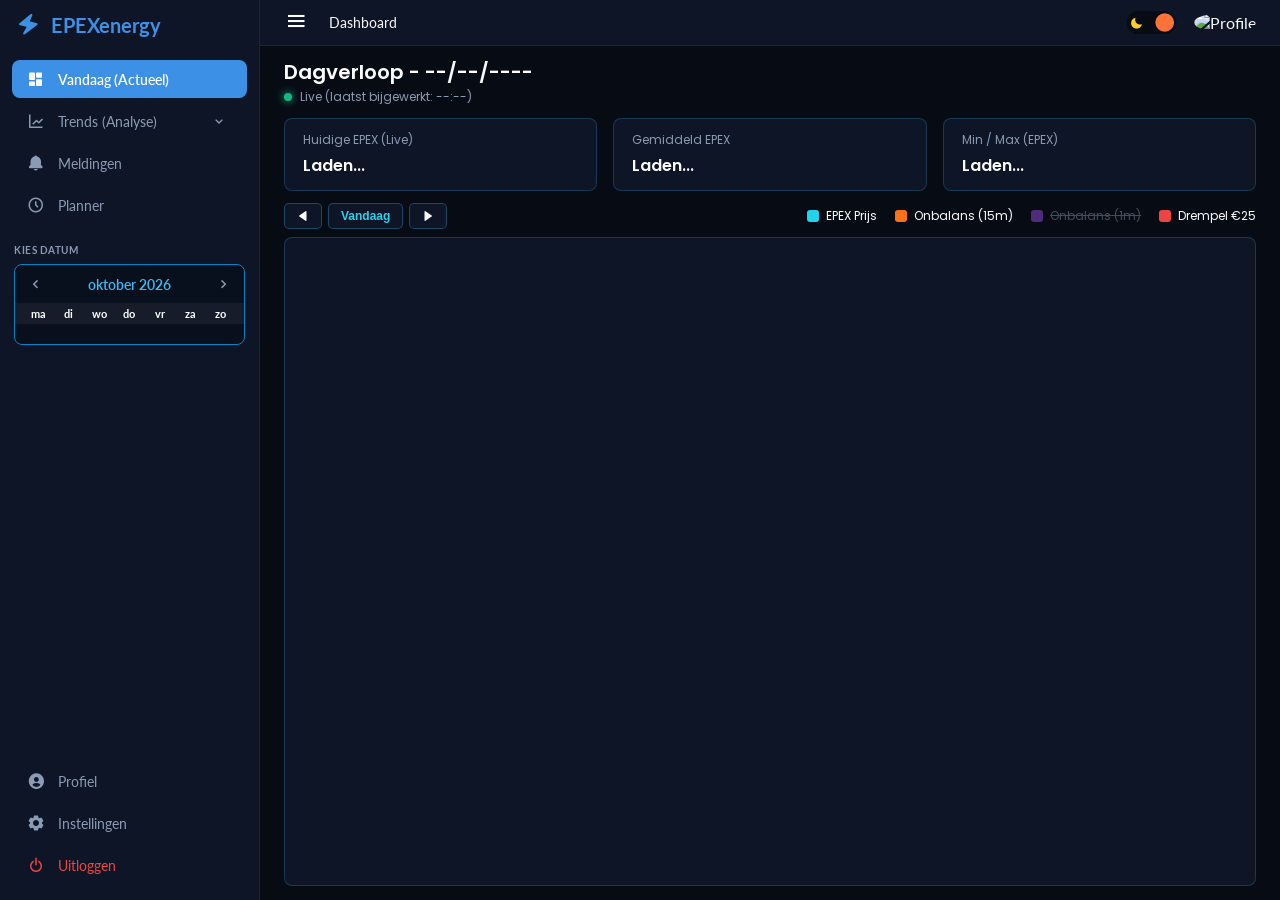
==== html/index.html @ b97b17f3 "V1.2.3 Maandoverzicht Start buged" ====
<!DOCTYPE html>
<html lang="nl">
<head>
    <meta charset="UTF-8">
    <meta name="viewport" content="width=device-width, initial-scale=1.0">

    <!-- Boxicons -->
    <link href='https://unpkg.com/boxicons@2.1.4/css/boxicons.min.css' rel='stylesheet'>
    
    <!-- Chart.js -->
    <script src="https://cdn.jsdelivr.net/npm/chart.js"></script>

    <!-- Jouw CSS -->
    <link rel="stylesheet" href="css/style.css">

    <title>EPEXenergy Dashboard</title>
</head>
<body class="dark">
    
    <!-- ZIJBALK -->
    <section id="sidebar">
        <div>
            <a href="index.html" class="brand">
                <i class='bx bxs-zap bx-sm' style="margin-left: 16px; margin-right: 10px; color: var(--blue);"></i>
                <span class="text">EPEXenergy</span>
            </a>

            <ul class="side-menu top">
                <li class="active"><a href="index.html"><i class='bx bxs-dashboard'></i><span class="text">Vandaag (Actueel)</span></a></li>
                <li class="dropdown">
                    <a href="#" class="dropdown-btn">
                        <div style="display: flex; align-items: center;">
                            <i class='bx bx-line-chart'></i>
                            <span class="text">Trends (Analyse)</span>
                        </div>
                        <i class='bx bx-chevron-down'></i>
                    </a>
                    <ul class="sub-menu">
                        <!-- We sturen ze nu naar trends.html mét een instructie in de URL! -->
                        <li><a href="trends.html?tab=kwartier" class="sub-tab-link" data-tab="kwartier">Kwartierprofielen</a></li>
                        <li><a href="trends.html?tab=maand" class="sub-tab-link" data-tab="maand">Maandoverzicht</a></li>
                        <li><a href="trends.html?tab=jaar" class="sub-tab-link" data-tab="jaar">Jaaroverzicht</a></li>
                        <li><a href="trends.html?tab=seizoen" class="sub-tab-link" data-tab="seizoen">Seizoensprofiel</a></li>
                    </ul>
                </li>
                <li><a href="meldingen.html"><i class='bx bxs-bell'></i><span class="text">Meldingen</span></a></li>
                <li><a href="planner.html"><i class='bx bx-time-five'></i><span class="text">Planner</span></a></li>
            </ul>

            <!-- KALENDER WIDGET -->
            <div class="kalender-sectie">
                <p style="font-size: 10px; font-weight: 700; margin-bottom: 8px; letter-spacing: 0.5px;">KIES DATUM</p>
                <div class="kalender-box">
                    <div class="kalender-header">
                        <i class='bx bx-chevron-left' id="kalender-prev"></i>
                        <span id="kalender-maand">oktober 2026</span>
                        <i class='bx bx-chevron-right' id="kalender-next"></i>
                    </div>
                    <div class="kalender-weekdagen">
                        <div>ma</div><div>di</div><div>wo</div><div>do</div><div>vr</div><div>za</div><div>zo</div>
                    </div>
                    <div id="kalender-dagen">
                        <!-- Javascript vult hier de dagen in -->
                    </div>
                </div>
            </div>
        </div>

        <ul class="side-menu bottom">
            <li><a href="profiel.html"><i class='bx bxs-user-circle'></i><span class="text" id="profiel-naam">Profiel</span></a></li>
            <li><a href="instellingen.html"><i class='bx bxs-cog'></i><span class="text">Instellingen</span></a></li>
            <li><a href="login.html" class="logout"><i class='bx bx-power-off'></i><span class="text">Uitloggen</span></a></li>
        </ul>
    </section>

    <!-- INHOUD RECHTS -->
    <section id="content">
        <nav>
            <i class='bx bx-menu bx-sm'></i>
            <a href="#" class="nav-link">Dashboard</a>
            <form action="#"><div class="form-input" style="display: none;"></div></form>
            <input type="checkbox" class="checkbox" id="switch-mode" checked hidden />
            <label class="swith-lm" for="switch-mode"><i class="bx bxs-moon"></i><i class="bx bx-sun"></i><div class="ball"></div></label>
            <a href="profiel.html" class="profile" id="profileIcon"><img src="https://ui-avatars.com/api/?name=Wouter+D&background=3C91E6&color=fff" alt="Profile"></a>
        </nav>

        <main>
            <div class="head-title">
                <div class="left">
                    <h1 id="pagina-titel">Dagverloop - --/--/----</h1>
                    <div id="live-indicator" class="live-status">
                        <span class="pulse-dot"></span>
                        <span id="live-text">Live (laatst bijgewerkt: --:--)</span>
                    </div>
                </div>
            </div>

            <ul class="box-info">
                <li>
                    <span class="text">
                        <p id="label-stat-nu">Huidige EPEX (Live)</p>
                        <h3 id="stat-nu">Laden...</h3>
                    </span>
                </li>
                <li>
                    <span class="text">
                        <p>Gemiddeld EPEX</p>
                        <h3 id="stat-gem">Laden...</h3>
                    </span>
                </li>
                <li>
                    <span class="text">
                        <p>Min / Max (EPEX)</p>
                        <h3 id="stat-minmax">Laden...</h3>
                    </span>
                </li>
            </ul>

            <div class="chart-controls">
                <div class="date-nav">
                    <button id="btn-prev-day" title="Vorige dag"><i class='bx bxs-left-arrow'></i></button>
                    <button id="btn-today">Vandaag</button>
                    <button id="btn-next-day" title="Volgende dag"><i class='bx bxs-right-arrow'></i></button>
                </div>

                <div class="chart-legend" id="custom-legend">
                    <div class="legend-item" data-dataset="0">
                        <span class="legend-box" style="background: #22d3ee;"></span>
                        <span class="legend-text">EPEX Prijs</span>
                    </div>
                    <div class="legend-item" data-dataset="1">
                        <span class="legend-box" style="background: #f97316;"></span>
                        <span class="legend-text">Onbalans (15m)</span>
                    </div>
                    <div class="legend-item hidden-dataset" data-dataset="2">
                        <span class="legend-box" style="background: #a855f7;"></span>
                        <span class="legend-text">Onbalans (1m)</span>
                    </div>
                    <div class="legend-item" data-dataset="3">
                        <span class="legend-box" style="background: #ef4444;"></span>
                        <span class="legend-text">Drempel €25</span>
                    </div>
                </div>
            </div>

            <div class="table-data">
                <div class="order">
                    <div class="chart-wrapper">
                        <canvas id="dagGrafiek"></canvas>
                    </div>
                </div>
            </div>
        </main>
    </section>

    <script src="js/script.js"></script>
</body>
</html>
---- html/css/style.css ----
@import url('https://fonts.googleapis.com/css2?family=Lato:wght@400;700&family=Poppins:wght@400;500;600;700&display=swap');

* {
    margin: 0;
    padding: 0;
    box-sizing: border-box;
}

a {
    text-decoration: none;
}

li {
    list-style: none;
}

:root {
    --poppins: 'Poppins', sans-serif;
    --lato: 'Lato', sans-serif;

    --light: #F9F9F9;
    --blue: #3C91E6;
    --cyan: #22d3ee;
    --light-blue: #CFE8FF;
    --grey: #eee;
    --dark-grey: #8b9bb4;
    --dark: #342E37;
    --red: #ef4444;
    --green: #10b981;
    --yellow: #FFCE26;
    --orange: #FD7238;
}

body.dark {
    --light: #0d1526;
    --grey: #070b14;
    --dark: #FBFBFB;
}

html, body {
    height: 100vh;
    width: 100vw;
    overflow: hidden;
    background: var(--grey);
    color: var(--dark);
    font-family: var(--poppins);
}

/* ==========================================
   SIDEBAR (Verbreed naar 260px voor kalender)
   ========================================== */
#sidebar {
    position: fixed;
    top: 0;
    left: 0;
    width: 260px;
    height: 100vh;
    background: var(--light);
    z-index: 2000;
    font-family: var(--lato);
    transition: .3s ease;
    display: flex;
    flex-direction: column;
    justify-content: space-between;
    border-right: 1px solid rgba(56, 189, 248, 0.12);
}

#sidebar.hide {
    width: 60px;
}

#sidebar.hide .text,
#sidebar.hide .kalender-sectie {
    display: none;
}

#sidebar .brand {
    font-size: 20px;
    font-weight: 700;
    height: 50px;
    display: flex;
    align-items: center;
    color: var(--blue);
}

#sidebar .side-menu {
    width: 100%;
    padding: 0 12px;
}

#sidebar .side-menu.top {
    margin-top: 10px;
}

#sidebar .side-menu.bottom {
    margin-bottom: 12px;
}

#sidebar .side-menu li {
    margin-bottom: 4px;
}

#sidebar .side-menu li a {
    width: 100%;
    height: 38px;
    background: transparent;
    display: flex;
    align-items: center;
    border-radius: 8px;
    font-size: 14px;
    color: var(--dark-grey);
    white-space: nowrap;
    transition: 0.2s ease;
    padding: 0 10px;
}

#sidebar .side-menu li a .bx {
    min-width: 28px;
    font-size: 18px;
    display: flex;
    justify-content: center;
    margin-right: 8px;
}

#sidebar .side-menu.top li a:hover {
    background: rgba(60, 145, 230, 0.15);
    color: var(--dark);
}

#sidebar .side-menu.top li.active a {
    background: var(--blue);
    color: #ffffff;
    font-weight: 600;
}

#sidebar .side-menu li a.logout {
    color: var(--red);
}

/* ==========================================
   KALENDER WIDGET (Strakke Versie 2 Look)
   ========================================== */
.kalender-sectie {
    padding: 16px 14px;
    color: var(--dark-grey);
}

.kalender-box {
    background: #09101d;
    border: 1px solid #0284c7;
    border-radius: 8px;
    overflow: hidden;
}

.kalender-header {
    display: flex;
    justify-content: space-between;
    align-items: center;
    padding: 10px 12px;
    color: #ffffff;
}

.kalender-header i {
    cursor: pointer;
    font-size: 18px;
    color: var(--dark-grey);
    transition: 0.2s;
}

.kalender-header i:hover {
    color: #ffffff;
}

#kalender-maand {
    font-size: 14px;
    font-weight: 600;
    color: #38bdf8;
}

.kalender-weekdagen {
    display: grid;
    grid-template-columns: repeat(7, 1fr);
    text-align: center;
    font-size: 11px;
    font-weight: 700;
    padding: 4px 8px;
    background: rgba(255, 255, 255, 0.05);
    color: #ffffff;
}

#kalender-dagen {
    display: grid;
    grid-template-columns: repeat(7, 1fr);
    text-align: center;
    padding: 10px 8px;
    row-gap: 6px;
    column-gap: 2px;
}

.cal-day {
    width: 26px;
    height: 26px;
    margin: 0 auto;
    display: flex;
    align-items: center;
    justify-content: center;
    border-radius: 50%;
    font-size: 11px;
    cursor: pointer;
    color: #cbd5e1;
    background: rgba(56, 189, 248, 0.08);
    transition: 0.15s ease;
}

.cal-day:hover {
    background: rgba(56, 189, 248, 0.3);
    color: #ffffff;
}

.cal-day.selected {
    background: #38bdf8;
    color: #070b14;
    font-weight: 700;
    box-shadow: 0 0 8px rgba(56, 189, 248, 0.5);
}

.cal-day.today:not(.selected) {
    border: 1px solid #38bdf8;
    color: #38bdf8;
}

/* ==========================================
   CONTENT & NAVBAR (Aangepast op 260px zijbalk)
   ========================================== */
#content {
    position: relative;
    width: calc(100% - 260px);
    left: 260px;
    height: 100vh;
    display: flex;
    flex-direction: column;
    transition: .3s ease;
}

#sidebar.hide ~ #content {
    width: calc(100% - 60px);
    left: 60px;
}

#content nav {
    height: 46px;
    min-height: 46px;
    background: var(--light);
    padding: 0 24px;
    display: flex;
    align-items: center;
    grid-gap: 20px;
    font-family: var(--lato);
    border-bottom: 1px solid rgba(56, 189, 248, 0.12);
}

#content nav a { color: var(--dark); }
#content nav .bx.bx-menu { cursor: pointer; color: var(--dark); }
#content nav .nav-link { font-size: 14px; }
#content nav form { margin-right: auto; }
#content nav .profile img {
    width: 30px;
    height: 30px;
    object-fit: cover;
    border-radius: 50%;
}

/* Dark/Light mode schakelaar */
#content nav .swith-lm {
    background-color: var(--grey);
    border-radius: 50px;
    cursor: pointer;
    display: flex;
    align-items: center;
    justify-content: space-between;
    padding: 3px;
    position: relative;
    height: 21px;
    width: 45px;
    transform: scale(1.1);
}

#content nav .swith-lm .ball {
    background-color: var(--blue);
    border-radius: 50%;
    position: absolute;
    top: 2px;
    left: 2px;
    height: 17px;
    width: 17px;
    transition: transform 0.3s ease, background-color 0.3s ease;
}

#content nav .checkbox:checked + .swith-lm .ball {
    transform: translateX(24px);
    background-color: var(--orange);
}

.bxs-moon { color: var(--yellow); font-size: 12px; }
.bx-sun { color: var(--orange); font-size: 12px; }

/* ==========================================
   MAIN (1 Pagina, Niet Scrollbaar)
   ========================================== */
#content main {
    flex: 1;
    width: 100%;
    padding: 14px 24px;
    display: flex;
    flex-direction: column;
    overflow: hidden;
}

#content main .head-title .left h1 {
    font-size: 20px;
    font-weight: 600;
    color: var(--dark);
    line-height: 1.2;
}

/* Live Indicator onder titel */
.live-status {
    display: flex;
    align-items: center;
    gap: 8px;
    font-size: 12px;
    color: var(--dark-grey);
    margin-top: 4px;
}

.pulse-dot {
    width: 8px;
    height: 8px;
    background-color: var(--green);
    border-radius: 50%;
    box-shadow: 0 0 8px var(--green);
}

/* De 3 Statistiek Blokken */
#content main .box-info {
    display: grid;
    grid-template-columns: repeat(3, 1fr);
    grid-gap: 16px;
    margin-top: 12px;
    width: 100%;
}

#content main .box-info li {
    padding: 12px 18px;
    background: var(--light);
    border: 1px solid rgba(56, 189, 248, 0.22);
    border-radius: 8px;
    display: flex;
    align-items: center;
}

#content main .box-info li .text p {
    font-size: 12px;
    color: var(--dark-grey);
    margin-bottom: 4px;
}

#content main .box-info li .text h3 {
    font-size: 16px;
    font-weight: 600;
    color: var(--dark);
}

.unit-label {
    font-size: 13px;
    font-weight: 400;
    color: var(--dark-grey);
}

/* ==========================================
   CONTROLS BALK (< Vandaag > & Legenda)
   ========================================== */
.chart-controls {
    display: flex;
    justify-content: space-between;
    align-items: center;
    margin-top: 12px;
    margin-bottom: 8px;
}

.date-nav {
    display: flex;
    gap: 6px;
}

.date-nav button {
    background: var(--light);
    border: 1px solid rgba(56, 189, 248, 0.3);
    color: var(--dark);
    padding: 5px 12px;
    border-radius: 5px;
    font-size: 12px;
    font-weight: 600;
    cursor: pointer;
    display: flex;
    align-items: center;
    justify-content: center;
    transition: 0.2s ease;
}

.date-nav button#btn-today {
    color: var(--cyan);
}

.date-nav button:hover {
    background: rgba(56, 189, 248, 0.15);
    border-color: var(--cyan);
}

/* Klikbare Legenda Rechts */
.chart-legend {
    display: flex;
    align-items: center;
    gap: 18px;
}

.legend-item {
    display: flex;
    align-items: center;
    gap: 7px;
    cursor: pointer;
    font-size: 12px;
    color: var(--dark);
    user-select: none;
    transition: opacity 0.2s ease;
}

.legend-box {
    width: 12px;
    height: 12px;
    border-radius: 3px;
    display: inline-block;
}

/* Doorstreepte stijl als een grafieklijn uit staat */
.legend-item.hidden-dataset {
    opacity: 0.45;
}

.legend-item.hidden-dataset .legend-text {
    text-decoration: line-through;
    color: var(--dark-grey);
}

/* ==========================================
   GRAFIEK VAK
   ========================================== */
#content main .table-data {
    flex: 1;
    display: flex;
    flex-direction: column;
    width: 100%;
    min-height: 0;
}

#content main .table-data .order {
    flex: 1;
    display: flex;
    flex-direction: column;
    border-radius: 8px;
    background: var(--light);
    border: 1px solid rgba(56, 189, 248, 0.22);
    padding: 16px;
    min-height: 0;
}

.chart-wrapper {
    flex: 1;
    position: relative;
    width: 100%;
    min-height: 0;
}

/* ==========================================
   DROPDOWN MENU (Trends)
   ========================================== */
#sidebar .side-menu li .dropdown-btn {
    display: flex;
    justify-content: space-between; /* Zorgt dat het pijltje rechts staat */
    align-items: center;
    width: 100%;
    cursor: pointer;
}

#sidebar .side-menu li .dropdown-btn .bx-chevron-down {
    transition: transform 0.3s ease;
    min-width: 20px; /* Overschrijft de brede icon-margin */
    font-size: 16px;
}

/* Roteer het pijltje als hij open staat */
#sidebar .side-menu li.show-menu .dropdown-btn .bx-chevron-down {
    transform: rotate(-180deg);
}

/* Het verborgen submenu */
#sidebar .side-menu .sub-menu {
    display: none;
    padding-left: 36px; /* Inspringen zodat het onder de iconen valt */
    margin-top: 4px;
    margin-bottom: 8px;
}

#sidebar .side-menu li.show-menu .sub-menu {
    display: block;
}

#sidebar .side-menu .sub-menu li a {
    height: 32px; /* Iets dunner dan hoofdmenu-knoppen */
    font-size: 13px;
    color: var(--dark-grey);
    border-radius: 6px;
}

#sidebar .side-menu .sub-menu li a:hover,
#sidebar .side-menu .sub-menu li a.active-sub {
    color: var(--blue);
    background: transparent;
    font-weight: 600;
}

/* Als sidebar dicht is, mag het submenu niet zichtbaar zijn */
#sidebar.hide .sub-menu,
#sidebar.hide .dropdown-btn .bx-chevron-down {
    display: none !important;
}

/* Het verborgen submenu met vloeiende animatie (zoals in de video) */
#sidebar .side-menu .sub-menu {
    max-height: 0;
    overflow: hidden;
    transition: max-height 0.3s ease-in-out, margin 0.3s ease-in-out;
    padding-left: 36px;
    margin: 0;
}

#sidebar .side-menu li.show-menu .sub-menu {
    max-height: 200px; /* Hoog genoeg voor 4 a 5 items */
    margin-top: 4px;
    margin-bottom: 8px;
}

#sidebar .side-menu .sub-menu li a {
    height: 32px;
    font-size: 13px;
    color: var(--dark-grey);
    border-radius: 6px;
    opacity: 0.8;
    transition: opacity 0.3s ease, color 0.3s ease;
}

#sidebar .side-menu .sub-menu li a:hover,
#sidebar .side-menu .sub-menu li a.active-sub {
    color: var(--blue);
    background: transparent;
    font-weight: 600;
    opacity: 1;
}

/* Als sidebar dicht is, verberg submenu direct */
#sidebar.hide .sub-menu,
#sidebar.hide .dropdown-btn .bx-chevron-down {
    display: none !important;
}

/* ==========================================
   PERIODE KALENDER STIJLEN (Trends)
   ========================================== */
.cal-day.range-start {
    background: #38bdf8 !important;
    color: #070b14 !important;
    font-weight: 700;
    border-radius: 50% 4px 4px 50%;
}

.cal-day.range-end {
    background: #38bdf8 !important;
    color: #070b14 !important;
    font-weight: 700;
    border-radius: 4px 50% 50% 4px;
}

.cal-day.range-start.range-end {
    border-radius: 50%;
}

.cal-day.in-range {
    background: rgba(34, 211, 238, 0.22) !important;
    color: #cbd5e1 !important;
}

.legend-line {
    width: 14px;
    height: 0;
    border-top: 2px dashed;
    display: inline-block;
}

/* ==========================================
   MAAND-KIEZER MODAL (Trends)
   ========================================== */
.mp-month-btn {
    background: rgba(139, 155, 180, 0.1);
    color: var(--dark-grey);
    border-radius: 6px;
    text-align: center;
    padding: 8px 0;
    cursor: pointer;
    font-size: 12px;
    transition: all 0.2s ease;
}

.mp-month-btn:hover {
    background: var(--blue);
    color: #fff;
}

.mp-month-btn.selected {
    background: var(--blue);
    color: #fff;
    font-weight: bold;
}
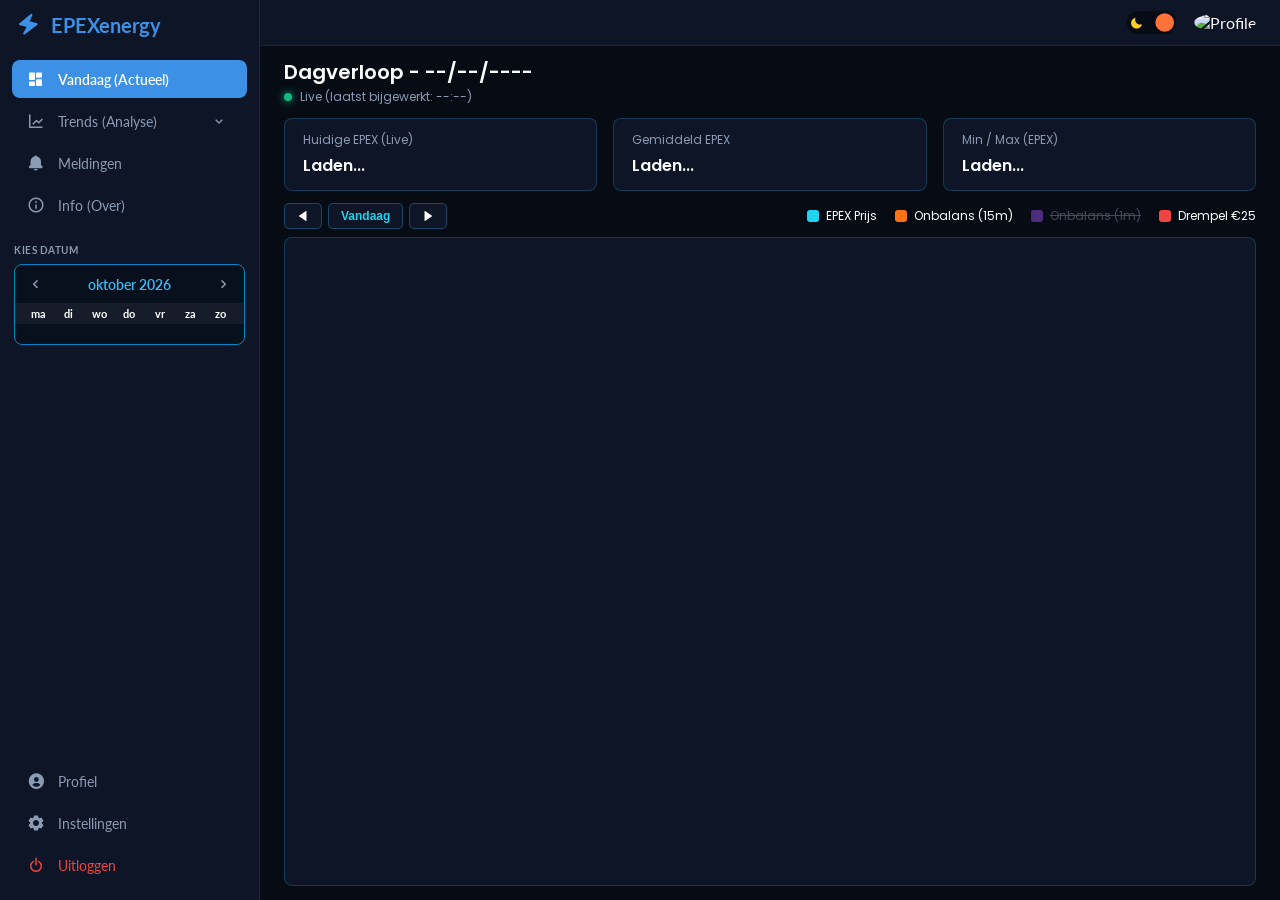
==== commit 04885385: "V1.3.0 Jzzrtrends Finish" ====
--- a/html/index.html
+++ b/html/index.html
@@ -36,15 +36,14 @@
                         <i class='bx bx-chevron-down'></i>
                     </a>
                     <ul class="sub-menu">
-                        <!-- We sturen ze nu naar trends.html mét een instructie in de URL! -->
-                        <li><a href="trends.html?tab=kwartier" class="sub-tab-link" data-tab="kwartier">Kwartierprofielen</a></li>
-                        <li><a href="trends.html?tab=maand" class="sub-tab-link" data-tab="maand">Maandoverzicht</a></li>
-                        <li><a href="trends.html?tab=jaar" class="sub-tab-link" data-tab="jaar">Jaaroverzicht</a></li>
-                        <li><a href="trends.html?tab=seizoen" class="sub-tab-link" data-tab="seizoen">Seizoensprofiel</a></li>
+                        <li><a href="trends.html?tab=kwartier">Kwartierprofielen</a></li>
+                        <li><a href="trends.html?tab=maand">Maandoverzicht</a></li>
+                        <li><a href="trends.html?tab=seizoen">Seizoensprofiel</a></li>
+                        <li><a href="trends.html?tab=jaar">Jaaroverzicht</a></li>
                     </ul>
                 </li>
                 <li><a href="meldingen.html"><i class='bx bxs-bell'></i><span class="text">Meldingen</span></a></li>
-                <li><a href="planner.html"><i class='bx bx-time-five'></i><span class="text">Planner</span></a></li>
+                <li><a href="info.html"><i class='bx bx-info-circle'></i><span class="text">Info (Over)</span></a></li>
             </ul>
 
             <!-- KALENDER WIDGET -->
@@ -77,7 +76,6 @@
     <section id="content">
         <nav>
             <i class='bx bx-menu bx-sm'></i>
-            <a href="#" class="nav-link">Dashboard</a>
             <form action="#"><div class="form-input" style="display: none;"></div></form>
             <input type="checkbox" class="checkbox" id="switch-mode" checked hidden />
             <label class="swith-lm" for="switch-mode"><i class="bx bxs-moon"></i><i class="bx bx-sun"></i><div class="ball"></div></label>
--- a/html/css/style.css
+++ b/html/css/style.css
@@ -1,23 +1,17 @@
 @import url('https://fonts.googleapis.com/css2?family=Lato:wght@400;700&family=Poppins:wght@400;500;600;700&display=swap');
 
-* {
+*, *::before, *::after {
     margin: 0;
     padding: 0;
     box-sizing: border-box;
 }
 
-a {
-    text-decoration: none;
-}
-
-li {
-    list-style: none;
-}
+a { text-decoration: none; color: inherit; }
+li { list-style: none; }
 
 :root {
     --poppins: 'Poppins', sans-serif;
     --lato: 'Lato', sans-serif;
-
     --light: #F9F9F9;
     --blue: #3C91E6;
     --cyan: #22d3ee;
@@ -46,13 +40,10 @@
     font-family: var(--poppins);
 }
 
-/* ==========================================
-   SIDEBAR (Verbreed naar 260px voor kalender)
-   ========================================== */
+/* ================= SIDEBAR ================= */
 #sidebar {
     position: fixed;
-    top: 0;
-    left: 0;
+    top: 0; left: 0;
     width: 260px;
     height: 100vh;
     background: var(--light);
@@ -65,14 +56,11 @@
     border-right: 1px solid rgba(56, 189, 248, 0.12);
 }
 
-#sidebar.hide {
-    width: 60px;
-}
-
+#sidebar.hide { width: 60px; }
 #sidebar.hide .text,
-#sidebar.hide .kalender-sectie {
-    display: none;
-}
+#sidebar.hide .kalender-sectie,
+#sidebar.hide .sub-menu,
+#sidebar.hide .dropdown-btn .bx-chevron-down { display: none !important; }
 
 #sidebar .brand {
     font-size: 20px;
@@ -87,18 +75,9 @@
     width: 100%;
     padding: 0 12px;
 }
-
-#sidebar .side-menu.top {
-    margin-top: 10px;
-}
-
-#sidebar .side-menu.bottom {
-    margin-bottom: 12px;
-}
-
-#sidebar .side-menu li {
-    margin-bottom: 4px;
-}
+#sidebar .side-menu.top { margin-top: 10px; }
+#sidebar .side-menu.bottom { margin-bottom: 12px; }
+#sidebar .side-menu li { margin-bottom: 4px; }
 
 #sidebar .side-menu li a {
     width: 100%;
@@ -133,18 +112,60 @@
     font-weight: 600;
 }
 
-#sidebar .side-menu li a.logout {
-    color: var(--red);
-}
-
-/* ==========================================
-   KALENDER WIDGET (Strakke Versie 2 Look)
-   ========================================== */
-.kalender-sectie {
-    padding: 16px 14px;
+#sidebar .side-menu li a.logout { color: var(--red); }
+
+/* Dropdown Submenu */
+#sidebar .side-menu li .dropdown-btn {
+    display: flex;
+    justify-content: space-between;
+    align-items: center;
+    width: 100%;
+    cursor: pointer;
+}
+
+#sidebar .side-menu li .dropdown-btn .bx-chevron-down {
+    transition: transform 0.3s ease;
+    min-width: 20px;
+    font-size: 16px;
+}
+
+#sidebar .side-menu li.show-menu .dropdown-btn .bx-chevron-down {
+    transform: rotate(-180deg);
+}
+
+#sidebar .side-menu .sub-menu {
+    max-height: 0;
+    overflow: hidden;
+    transition: max-height 0.3s ease-in-out, margin 0.3s ease-in-out;
+    padding-left: 36px;
+    margin: 0;
+}
+
+#sidebar .side-menu li.show-menu .sub-menu {
+    max-height: 200px;
+    margin-top: 4px;
+    margin-bottom: 8px;
+}
+
+#sidebar .side-menu .sub-menu li a {
+    height: 32px;
+    font-size: 13px;
     color: var(--dark-grey);
-}
-
+    border-radius: 6px;
+    opacity: 0.8;
+    transition: opacity 0.3s ease, color 0.3s ease;
+}
+
+#sidebar .side-menu .sub-menu li a:hover,
+#sidebar .side-menu .sub-menu li a.active-sub {
+    color: var(--blue);
+    background: transparent;
+    font-weight: 600;
+    opacity: 1;
+}
+
+/* ================= KALENDER WIDGET ================= */
+.kalender-sectie { padding: 16px 14px; color: var(--dark-grey); }
 .kalender-box {
     background: #09101d;
     border: 1px solid #0284c7;
@@ -166,21 +187,16 @@
     color: var(--dark-grey);
     transition: 0.2s;
 }
-
-.kalender-header i:hover {
-    color: #ffffff;
-}
-
-#kalender-maand {
-    font-size: 14px;
-    font-weight: 600;
-    color: #38bdf8;
-}
-
-.kalender-weekdagen {
+.kalender-header i:hover { color: #ffffff; }
+#kalender-maand { font-size: 14px; font-weight: 600; color: #38bdf8; }
+
+.kalender-weekdagen, #kalender-dagen {
     display: grid;
     grid-template-columns: repeat(7, 1fr);
     text-align: center;
+}
+
+.kalender-weekdagen {
     font-size: 11px;
     font-weight: 700;
     padding: 4px 8px;
@@ -189,17 +205,13 @@
 }
 
 #kalender-dagen {
-    display: grid;
-    grid-template-columns: repeat(7, 1fr);
-    text-align: center;
     padding: 10px 8px;
     row-gap: 6px;
     column-gap: 2px;
 }
 
 .cal-day {
-    width: 26px;
-    height: 26px;
+    width: 26px; height: 26px;
     margin: 0 auto;
     display: flex;
     align-items: center;
@@ -212,26 +224,19 @@
     transition: 0.15s ease;
 }
 
-.cal-day:hover {
-    background: rgba(56, 189, 248, 0.3);
-    color: #ffffff;
-}
-
-.cal-day.selected {
-    background: #38bdf8;
-    color: #070b14;
+.cal-day:hover { background: rgba(56, 189, 248, 0.3); color: #ffffff; }
+.cal-day.selected, .cal-day.range-start, .cal-day.range-end {
+    background: #38bdf8 !important;
+    color: #070b14 !important;
     font-weight: 700;
-    box-shadow: 0 0 8px rgba(56, 189, 248, 0.5);
-}
-
-.cal-day.today:not(.selected) {
-    border: 1px solid #38bdf8;
-    color: #38bdf8;
-}
-
-/* ==========================================
-   CONTENT & NAVBAR (Aangepast op 260px zijbalk)
-   ========================================== */
+}
+.cal-day.range-start { border-radius: 50% 4px 4px 50%; }
+.cal-day.range-end { border-radius: 4px 50% 50% 4px; }
+.cal-day.range-start.range-end { border-radius: 50%; }
+.cal-day.in-range { background: rgba(34, 211, 238, 0.22) !important; color: #cbd5e1 !important; }
+.cal-day.today:not(.selected) { border: 1px solid #38bdf8; color: #38bdf8; }
+
+/* ================= CONTENT & NAVBAR ================= */
 #content {
     position: relative;
     width: calc(100% - 260px);
@@ -242,35 +247,25 @@
     transition: .3s ease;
 }
 
-#sidebar.hide ~ #content {
-    width: calc(100% - 60px);
-    left: 60px;
-}
+#sidebar.hide ~ #content { width: calc(100% - 60px); left: 60px; }
 
 #content nav {
-    height: 46px;
-    min-height: 46px;
+    height: 46px; min-height: 46px;
     background: var(--light);
     padding: 0 24px;
     display: flex;
     align-items: center;
-    grid-gap: 20px;
+    gap: 20px;
     font-family: var(--lato);
     border-bottom: 1px solid rgba(56, 189, 248, 0.12);
 }
 
-#content nav a { color: var(--dark); }
-#content nav .bx.bx-menu { cursor: pointer; color: var(--dark); }
+#content nav .bx-menu { cursor: pointer; }
 #content nav .nav-link { font-size: 14px; }
 #content nav form { margin-right: auto; }
-#content nav .profile img {
-    width: 30px;
-    height: 30px;
-    object-fit: cover;
-    border-radius: 50%;
-}
-
-/* Dark/Light mode schakelaar */
+#content nav .profile img { width: 30px; height: 30px; object-fit: cover; border-radius: 50%; }
+
+/* Dark/Light mode switch */
 #content nav .swith-lm {
     background-color: var(--grey);
     border-radius: 50px;
@@ -280,8 +275,7 @@
     justify-content: space-between;
     padding: 3px;
     position: relative;
-    height: 21px;
-    width: 45px;
+    height: 21px; width: 45px;
     transform: scale(1.1);
 }
 
@@ -289,10 +283,8 @@
     background-color: var(--blue);
     border-radius: 50%;
     position: absolute;
-    top: 2px;
-    left: 2px;
-    height: 17px;
-    width: 17px;
+    top: 2px; left: 2px;
+    height: 17px; width: 17px;
     transition: transform 0.3s ease, background-color 0.3s ease;
 }
 
@@ -304,12 +296,9 @@
 .bxs-moon { color: var(--yellow); font-size: 12px; }
 .bx-sun { color: var(--orange); font-size: 12px; }
 
-/* ==========================================
-   MAIN (1 Pagina, Niet Scrollbaar)
-   ========================================== */
+/* ================= MAIN & WIDGETS ================= */
 #content main {
-    flex: 1;
-    width: 100%;
+    flex: 1; width: 100%;
     padding: 14px 24px;
     display: flex;
     flex-direction: column;
@@ -317,37 +306,17 @@
 }
 
 #content main .head-title .left h1 {
-    font-size: 20px;
-    font-weight: 600;
-    color: var(--dark);
-    line-height: 1.2;
-}
-
-/* Live Indicator onder titel */
-.live-status {
-    display: flex;
-    align-items: center;
-    gap: 8px;
-    font-size: 12px;
-    color: var(--dark-grey);
-    margin-top: 4px;
-}
-
-.pulse-dot {
-    width: 8px;
-    height: 8px;
-    background-color: var(--green);
-    border-radius: 50%;
-    box-shadow: 0 0 8px var(--green);
-}
-
-/* De 3 Statistiek Blokken */
+    font-size: 20px; font-weight: 600;
+    color: var(--dark); line-height: 1.2;
+}
+
+.live-status { display: flex; align-items: center; gap: 8px; font-size: 12px; color: var(--dark-grey); margin-top: 4px; }
+.pulse-dot { width: 8px; height: 8px; background-color: var(--green); border-radius: 50%; box-shadow: 0 0 8px var(--green); }
+
 #content main .box-info {
     display: grid;
     grid-template-columns: repeat(3, 1fr);
-    grid-gap: 16px;
-    margin-top: 12px;
-    width: 100%;
+    gap: 16px; margin-top: 12px; width: 100%;
 }
 
 #content main .box-info li {
@@ -355,278 +324,125 @@
     background: var(--light);
     border: 1px solid rgba(56, 189, 248, 0.22);
     border-radius: 8px;
-    display: flex;
-    align-items: center;
-}
-
-#content main .box-info li .text p {
-    font-size: 12px;
-    color: var(--dark-grey);
-    margin-bottom: 4px;
-}
-
-#content main .box-info li .text h3 {
-    font-size: 16px;
-    font-weight: 600;
-    color: var(--dark);
-}
-
-.unit-label {
-    font-size: 13px;
-    font-weight: 400;
-    color: var(--dark-grey);
-}
-
-/* ==========================================
-   CONTROLS BALK (< Vandaag > & Legenda)
-   ========================================== */
-.chart-controls {
-    display: flex;
-    justify-content: space-between;
-    align-items: center;
-    margin-top: 12px;
-    margin-bottom: 8px;
-}
-
-.date-nav {
-    display: flex;
-    gap: 6px;
-}
+    display: flex; align-items: center;
+}
+
+#content main .box-info li .text p { font-size: 12px; color: var(--dark-grey); margin-bottom: 4px; }
+#content main .box-info li .text h3 { font-size: 16px; font-weight: 600; color: var(--dark); }
+.unit-label { font-size: 13px; font-weight: 400; color: var(--dark-grey); }
+
+/* Controls & Legend */
+.chart-controls { display: flex; justify-content: space-between; align-items: center; margin: 12px 0 8px; }
+.date-nav { display: flex; gap: 6px; }
 
 .date-nav button {
     background: var(--light);
     border: 1px solid rgba(56, 189, 248, 0.3);
     color: var(--dark);
-    padding: 5px 12px;
-    border-radius: 5px;
-    font-size: 12px;
-    font-weight: 600;
-    cursor: pointer;
-    display: flex;
-    align-items: center;
-    justify-content: center;
+    padding: 5px 12px; border-radius: 5px;
+    font-size: 12px; font-weight: 600; cursor: pointer;
+    display: flex; align-items: center; justify-content: center;
     transition: 0.2s ease;
 }
-
-.date-nav button#btn-today {
-    color: var(--cyan);
-}
-
-.date-nav button:hover {
-    background: rgba(56, 189, 248, 0.15);
-    border-color: var(--cyan);
-}
-
-/* Klikbare Legenda Rechts */
-.chart-legend {
-    display: flex;
-    align-items: center;
-    gap: 18px;
-}
-
-.legend-item {
-    display: flex;
-    align-items: center;
-    gap: 7px;
-    cursor: pointer;
-    font-size: 12px;
-    color: var(--dark);
-    user-select: none;
-    transition: opacity 0.2s ease;
-}
-
-.legend-box {
-    width: 12px;
-    height: 12px;
-    border-radius: 3px;
-    display: inline-block;
-}
-
-/* Doorstreepte stijl als een grafieklijn uit staat */
-.legend-item.hidden-dataset {
-    opacity: 0.45;
-}
-
-.legend-item.hidden-dataset .legend-text {
-    text-decoration: line-through;
-    color: var(--dark-grey);
-}
+.date-nav button#btn-today { color: var(--cyan); }
+.date-nav button:hover { background: rgba(56, 189, 248, 0.15); border-color: var(--cyan); }
+
+.chart-legend { display: flex; align-items: center; gap: 18px; }
+.legend-item { display: flex; align-items: center; gap: 7px; cursor: pointer; font-size: 12px; color: var(--dark); user-select: none; transition: opacity 0.2s ease; }
+.legend-box { width: 12px; height: 12px; border-radius: 3px; display: inline-block; }
+.legend-item.hidden-dataset { opacity: 0.45; }
+.legend-item.hidden-dataset .legend-text { text-decoration: line-through; color: var(--dark-grey); }
+.legend-line { width: 14px; height: 0; border-top: 2px dashed; display: inline-block; }
+
+/* Table / Chart area */
+#content main .table-data, #content main .table-data .order, .chart-wrapper {
+    flex: 1; display: flex; flex-direction: column; width: 100%; min-height: 0;
+}
+#content main .table-data .order {
+    border-radius: 8px; background: var(--light);
+    border: 1px solid rgba(56, 189, 248, 0.22); padding: 16px;
+}
+.chart-wrapper { position: relative; }
+
+/* Maand/Jaar Kiezer & Modals */
+.mp-month-btn, .cal-item-btn {
+    text-align: center; border-radius: 6px; cursor: pointer; font-size: 12px; transition: all 0.2s ease;
+}
+.mp-month-btn { background: rgba(139, 155, 180, 0.1); color: var(--dark-grey); padding: 8px 0; }
+.mp-month-btn:hover, .mp-month-btn.selected { background: var(--blue); color: #fff; }
+.mp-month-btn.selected { font-weight: bold; }
+
+.kalender-grid-3x4 { display: grid; grid-template-columns: repeat(3, 1fr); gap: 6px; padding-top: 6px; }
+.cal-item-btn { padding: 8px 4px; font-weight: 500; color: var(--dark); background: rgba(139, 155, 180, 0.08); }
+.cal-item-btn:hover { background: rgba(56, 189, 248, 0.2); color: #38bdf8; }
+.cal-item-btn.active { background: #38bdf8 !important; color: #070b14 !important; font-weight: 700; }
+
+/* ================= LIGHT MODE FIXES ================= */
+body:not(.dark) .kalender-sectie p { color: var(--dark-grey); }
+body:not(.dark) .kalender-box { background: var(--light); border: 1px solid #cbd5e1; box-shadow: 0 2px 6px rgba(0, 0, 0, 0.04); }
+body:not(.dark) .kalender-header { color: var(--dark); border-bottom: 1px solid #e2e8f0; }
+body:not(.dark) .kalender-header i { color: var(--dark-grey); }
+body:not(.dark) .kalender-weekdagen { background: #f1f5f9; color: #475569; }
+body:not(.dark) .cal-day { color: #1e293b; background: transparent; }
+body:not(.dark) .cal-day:hover { background: #e2e8f0; }
+body:not(.dark) .cal-day.in-range { background: rgba(56, 189, 248, 0.25) !important; color: #0f172a !important; }
+body:not(.dark) .cal-day.today { border-color: var(--blue); color: var(--blue); }
+body:not(.dark) .cal-item-btn { background: #f1f5f9; color: #1e293b; }
+body:not(.dark) .cal-item-btn:hover { background: #e2e8f0; color: var(--blue); }
+
 
 /* ==========================================
-   GRAFIEK VAK
+   VASTE ZIJBALK OP DESKTOP & OVERLAY OP MOBIEL
    ========================================== */
-#content main .table-data {
-    flex: 1;
-    display: flex;
-    flex-direction: column;
-    width: 100%;
-    min-height: 0;
-}
-
-#content main .table-data .order {
-    flex: 1;
-    display: flex;
-    flex-direction: column;
-    border-radius: 8px;
-    background: var(--light);
-    border: 1px solid rgba(56, 189, 248, 0.22);
-    padding: 16px;
-    min-height: 0;
-}
-
-.chart-wrapper {
-    flex: 1;
-    position: relative;
-    width: 100%;
-    min-height: 0;
-}
-
-/* ==========================================
-   DROPDOWN MENU (Trends)
-   ========================================== */
-#sidebar .side-menu li .dropdown-btn {
-    display: flex;
-    justify-content: space-between; /* Zorgt dat het pijltje rechts staat */
-    align-items: center;
-    width: 100%;
-    cursor: pointer;
-}
-
-#sidebar .side-menu li .dropdown-btn .bx-chevron-down {
-    transition: transform 0.3s ease;
-    min-width: 20px; /* Overschrijft de brede icon-margin */
-    font-size: 16px;
-}
-
-/* Roteer het pijltje als hij open staat */
-#sidebar .side-menu li.show-menu .dropdown-btn .bx-chevron-down {
-    transform: rotate(-180deg);
-}
-
-/* Het verborgen submenu */
-#sidebar .side-menu .sub-menu {
+
+/* Verberg het hamburger-menu standaard op brede schermen */
+#content nav .bx-menu {
+    display: none !important;
+}
+
+/* Donkere waas achter het menu als hij op gsm openstaat */
+#sidebar-overlay {
     display: none;
-    padding-left: 36px; /* Inspringen zodat het onder de iconen valt */
-    margin-top: 4px;
-    margin-bottom: 8px;
-}
-
-#sidebar .side-menu li.show-menu .sub-menu {
-    display: block;
-}
-
-#sidebar .side-menu .sub-menu li a {
-    height: 32px; /* Iets dunner dan hoofdmenu-knoppen */
-    font-size: 13px;
-    color: var(--dark-grey);
-    border-radius: 6px;
-}
-
-#sidebar .side-menu .sub-menu li a:hover,
-#sidebar .side-menu .sub-menu li a.active-sub {
-    color: var(--blue);
-    background: transparent;
-    font-weight: 600;
-}
-
-/* Als sidebar dicht is, mag het submenu niet zichtbaar zijn */
-#sidebar.hide .sub-menu,
-#sidebar.hide .dropdown-btn .bx-chevron-down {
-    display: none !important;
-}
-
-/* Het verborgen submenu met vloeiende animatie (zoals in de video) */
-#sidebar .side-menu .sub-menu {
-    max-height: 0;
-    overflow: hidden;
-    transition: max-height 0.3s ease-in-out, margin 0.3s ease-in-out;
-    padding-left: 36px;
-    margin: 0;
-}
-
-#sidebar .side-menu li.show-menu .sub-menu {
-    max-height: 200px; /* Hoog genoeg voor 4 a 5 items */
-    margin-top: 4px;
-    margin-bottom: 8px;
-}
-
-#sidebar .side-menu .sub-menu li a {
-    height: 32px;
-    font-size: 13px;
-    color: var(--dark-grey);
-    border-radius: 6px;
-    opacity: 0.8;
-    transition: opacity 0.3s ease, color 0.3s ease;
-}
-
-#sidebar .side-menu .sub-menu li a:hover,
-#sidebar .side-menu .sub-menu li a.active-sub {
-    color: var(--blue);
-    background: transparent;
-    font-weight: 600;
-    opacity: 1;
-}
-
-/* Als sidebar dicht is, verberg submenu direct */
-#sidebar.hide .sub-menu,
-#sidebar.hide .dropdown-btn .bx-chevron-down {
-    display: none !important;
-}
-
-/* ==========================================
-   PERIODE KALENDER STIJLEN (Trends)
-   ========================================== */
-.cal-day.range-start {
-    background: #38bdf8 !important;
-    color: #070b14 !important;
-    font-weight: 700;
-    border-radius: 50% 4px 4px 50%;
-}
-
-.cal-day.range-end {
-    background: #38bdf8 !important;
-    color: #070b14 !important;
-    font-weight: 700;
-    border-radius: 4px 50% 50% 4px;
-}
-
-.cal-day.range-start.range-end {
-    border-radius: 50%;
-}
-
-.cal-day.in-range {
-    background: rgba(34, 211, 238, 0.22) !important;
-    color: #cbd5e1 !important;
-}
-
-.legend-line {
-    width: 14px;
-    height: 0;
-    border-top: 2px dashed;
-    display: inline-block;
-}
-
-/* ==========================================
-   MAAND-KIEZER MODAL (Trends)
-   ========================================== */
-.mp-month-btn {
-    background: rgba(139, 155, 180, 0.1);
-    color: var(--dark-grey);
-    border-radius: 6px;
-    text-align: center;
-    padding: 8px 0;
-    cursor: pointer;
-    font-size: 12px;
-    transition: all 0.2s ease;
-}
-
-.mp-month-btn:hover {
-    background: var(--blue);
-    color: #fff;
-}
-
-.mp-month-btn.selected {
-    background: var(--blue);
-    color: #fff;
-    font-weight: bold;
+    position: fixed;
+    top: 0;
+    left: 0;
+    width: 100vw;
+    height: 100vh;
+    background: rgba(0, 0, 0, 0.55);
+    z-index: 1999;
+    backdrop-filter: blur(2px);
+}
+
+/* Als het scherm smaller is dan de hoogte (Portret / GSM) */
+@media (max-aspect-ratio: 1/1), (max-width: 768px) {
+    /* Toon de hamburger-knop weer */
+    #content nav .bx-menu {
+        display: block !important;
+        cursor: pointer;
+    }
+
+    /* Laat de hoofdinhoud de volledige schermbreedte gebruiken */
+    #content {
+        width: 100% !important;
+        left: 0 !important;
+    }
+
+    /* Verberg de zijbalk standaard links buiten beeld (zwevend boven de grafiek) */
+    #sidebar {
+        position: fixed !important;
+        left: -280px !important;
+        width: 260px !important;
+        z-index: 2000 !important;
+        transition: left 0.3s ease !important;
+        box-shadow: 5px 0 25px rgba(0, 0, 0, 0.5);
+    }
+
+    /* Schuif de zijbalk over de grafiek heen als .mobile-open actief is */
+    #sidebar.mobile-open {
+        left: 0 !important;
+    }
+
+    #sidebar.mobile-open ~ #sidebar-overlay {
+        display: block;
+    }
 }
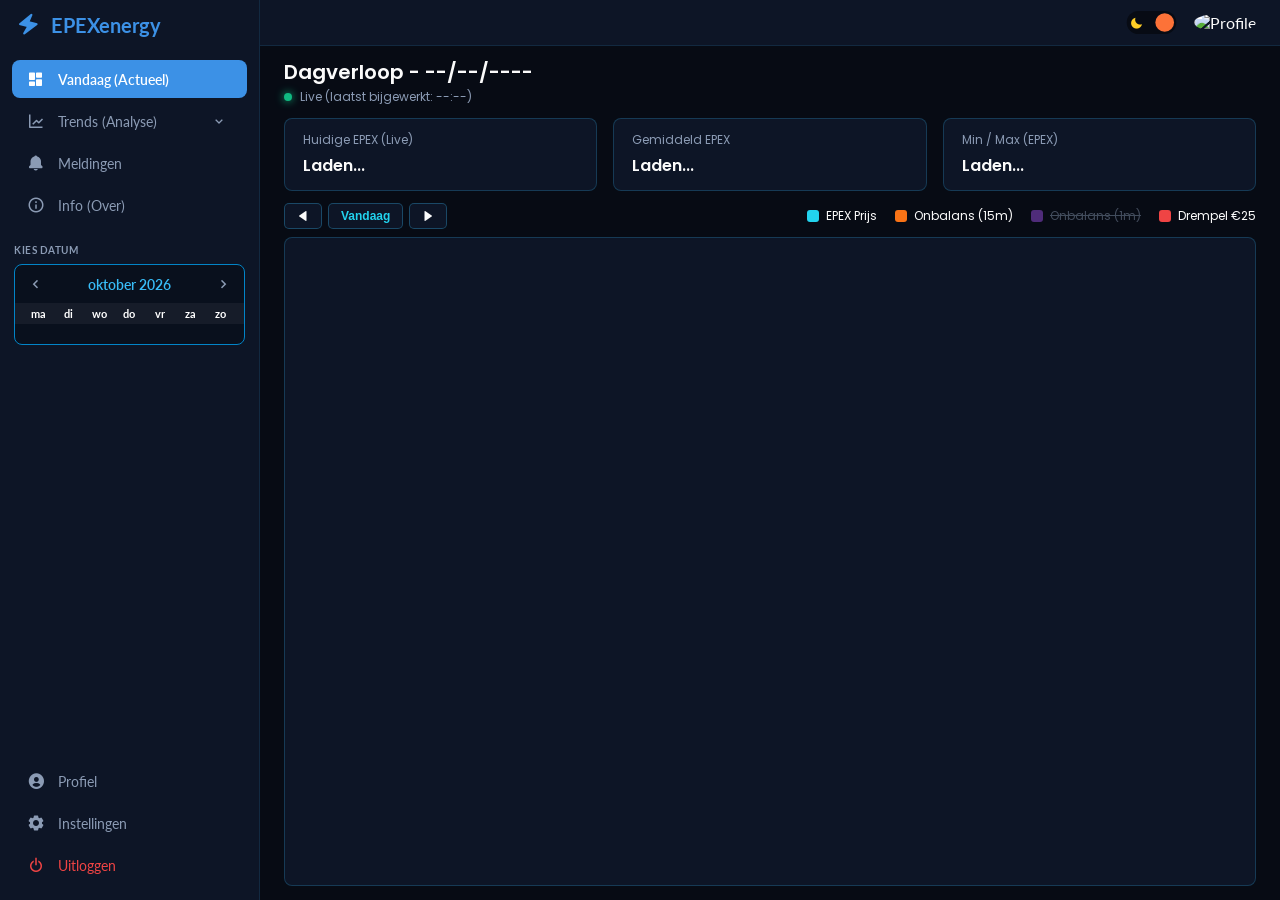
==== commit 7bcb12dc: "V1.4.5 Mobile BIG FIX Complete" ====
--- a/html/index.html
+++ b/html/index.html
@@ -11,7 +11,10 @@
     <script src="https://cdn.jsdelivr.net/npm/chart.js"></script>
 
     <!-- Jouw CSS -->
-    <link rel="stylesheet" href="css/style.css">
+    <link rel="stylesheet" href="css/style.css?v=101">
+    <link rel="manifest" href="manifest.json">
+    <link rel="icon" type="image/png" sizes="192x192" href="pics/icon-192.png">
+    <meta name="theme-color" content="#3c91e6">
 
     <title>EPEXenergy Dashboard</title>
 </head>
@@ -20,10 +23,14 @@
     <!-- ZIJBALK -->
     <section id="sidebar">
         <div>
-            <a href="index.html" class="brand">
-                <i class='bx bxs-zap bx-sm' style="margin-left: 16px; margin-right: 10px; color: var(--blue);"></i>
-                <span class="text">EPEXenergy</span>
-            </a>
+            <div style="display: flex; justify-content: space-between; align-items: center; padding-right: 16px;">
+                <a href="index.html" class="brand">
+                    <i class='bx bxs-zap bx-sm' style="margin-left: 16px; margin-right: 10px; color: var(--blue);"></i>
+                    <span class="text">EPEXenergy</span>
+                </a>
+                <!-- Het sluit-kruisje (standaard verborgen op desktop) -->
+                <i class='bx bx-x bx-md' id="close-mobile-menu" style="color: var(--dark-grey); cursor: pointer; display: none;"></i>
+            </div>
 
             <ul class="side-menu top">
                 <li class="active"><a href="index.html"><i class='bx bxs-dashboard'></i><span class="text">Vandaag (Actueel)</span></a></li>
--- a/html/css/style.css
+++ b/html/css/style.css
@@ -23,6 +23,7 @@
     --green: #10b981;
     --yellow: #FFCE26;
     --orange: #FD7238;
+    --app-height: 100%;
 }
 
 body.dark {
@@ -32,8 +33,8 @@
 }
 
 html, body {
-    height: 100vh;
-    width: 100vw;
+    height: 100%;
+    width: 100%;
     overflow: hidden;
     background: var(--grey);
     color: var(--dark);
@@ -43,13 +44,15 @@
 /* ================= SIDEBAR ================= */
 #sidebar {
     position: fixed;
-    top: 0; left: 0;
+    top: 0;
+    left: 0;
+    bottom: 0;
     width: 260px;
-    height: 100vh;
+    height: 100%;
     background: var(--light);
     z-index: 2000;
     font-family: var(--lato);
-    transition: .3s ease;
+    transition: left 0.25s ease, width 0.3s ease;
     display: flex;
     flex-direction: column;
     justify-content: space-between;
@@ -238,19 +241,24 @@
 
 /* ================= CONTENT & NAVBAR ================= */
 #content {
-    position: relative;
+    position: fixed;
+    top: 0;
+    bottom: 0;
+    right: 0;
+    left: 260px;
     width: calc(100% - 260px);
-    left: 260px;
-    height: 100vh;
+    height: 100%;
     display: flex;
     flex-direction: column;
-    transition: .3s ease;
+    overflow: hidden;
 }
 
 #sidebar.hide ~ #content { width: calc(100% - 60px); left: 60px; }
 
 #content nav {
-    height: 46px; min-height: 46px;
+    flex: 0 0 46px;
+    height: 46px;
+    min-height: 46px;
     background: var(--light);
     padding: 0 24px;
     display: flex;
@@ -260,7 +268,7 @@
     border-bottom: 1px solid rgba(56, 189, 248, 0.12);
 }
 
-#content nav .bx-menu { cursor: pointer; }
+#content nav .bx-menu { display: none !important; cursor: pointer; }
 #content nav .nav-link { font-size: 14px; }
 #content nav form { margin-right: auto; }
 #content nav .profile img { width: 30px; height: 30px; object-fit: cover; border-radius: 50%; }
@@ -298,7 +306,9 @@
 
 /* ================= MAIN & WIDGETS ================= */
 #content main {
-    flex: 1; width: 100%;
+    flex: 1 1 0%;
+    min-height: 0;
+    width: 100%;
     padding: 14px 24px;
     display: flex;
     flex-direction: column;
@@ -330,6 +340,8 @@
 #content main .box-info li .text p { font-size: 12px; color: var(--dark-grey); margin-bottom: 4px; }
 #content main .box-info li .text h3 { font-size: 16px; font-weight: 600; color: var(--dark); }
 .unit-label { font-size: 13px; font-weight: 400; color: var(--dark-grey); }
+
+.toggle-stats-arrow { display: none; }
 
 /* Controls & Legend */
 .chart-controls { display: flex; justify-content: space-between; align-items: center; margin: 12px 0 8px; }
@@ -355,16 +367,40 @@
 .legend-line { width: 14px; height: 0; border-top: 2px dashed; display: inline-block; }
 
 /* Table / Chart area */
-#content main .table-data, #content main .table-data .order, .chart-wrapper {
-    flex: 1; display: flex; flex-direction: column; width: 100%; min-height: 0;
-}
+#content main .table-data,
 #content main .table-data .order {
-    border-radius: 8px; background: var(--light);
-    border: 1px solid rgba(56, 189, 248, 0.22); padding: 16px;
-}
-.chart-wrapper { position: relative; }
-
-/* Maand/Jaar Kiezer & Modals */
+    flex: 1 1 0%;
+    display: flex;
+    flex-direction: column;
+    width: 100%;
+    min-height: 0;
+    overflow: hidden;
+}
+
+#content main .table-data .order {
+    border-radius: 8px;
+    background: var(--light);
+    border: 1px solid rgba(56, 189, 248, 0.22);
+    padding: 16px;
+}
+
+.chart-wrapper {
+    flex: 1 1 0%;
+    display: block;
+    position: relative;
+    width: 100%;
+    height: 100%;
+    min-height: 0;
+    overflow: hidden;
+}
+
+.chart-wrapper canvas {
+    touch-action: none !important;
+    user-select: none !important;
+    -webkit-user-select: none !important;
+}
+
+/* Maand/Jaar Kiezer */
 .mp-month-btn, .cal-item-btn {
     text-align: center; border-radius: 6px; cursor: pointer; font-size: 12px; transition: all 0.2s ease;
 }
@@ -390,59 +426,284 @@
 body:not(.dark) .cal-item-btn { background: #f1f5f9; color: #1e293b; }
 body:not(.dark) .cal-item-btn:hover { background: #e2e8f0; color: var(--blue); }
 
-
-/* ==========================================
-   VASTE ZIJBALK OP DESKTOP & OVERLAY OP MOBIEL
-   ========================================== */
-
-/* Verberg het hamburger-menu standaard op brede schermen */
-#content nav .bx-menu {
-    display: none !important;
-}
-
-/* Donkere waas achter het menu als hij op gsm openstaat */
 #sidebar-overlay {
     display: none;
     position: fixed;
-    top: 0;
-    left: 0;
-    width: 100vw;
-    height: 100vh;
+    top: 0; left: 0; right: 0; bottom: 0;
+    width: 100%; height: 100%;
     background: rgba(0, 0, 0, 0.55);
     z-index: 1999;
     backdrop-filter: blur(2px);
 }
 
-/* Als het scherm smaller is dan de hoogte (Portret / GSM) */
+/* ==========================================
+   SEIZOENSPROFIEL: VERGELIJK & RONDE LEGENDA
+   ========================================== */
+.seizoen-vergelijk-balk {
+    flex: 0 0 auto;
+    display: flex;
+    align-items: center;
+    gap: 14px;
+    margin-bottom: 10px;
+    font-size: 13px;
+    color: var(--dark-grey);
+}
+
+.seizoen-jaar-check {
+    display: inline-flex;
+    align-items: center;
+    gap: 6px;
+    cursor: pointer;
+    color: var(--dark);
+    font-weight: 500;
+    user-select: none;
+}
+
+.seizoen-jaar-check input[type="checkbox"] {
+    accent-color: #38bdf8;
+    width: 15px;
+    height: 15px;
+    cursor: pointer;
+}
+
+.seizoen-legend-bar {
+    flex: 0 0 auto;
+    display: flex;
+    justify-content: center;
+    align-items: center;
+    flex-wrap: wrap;
+    gap: 14px;
+    padding: 4px 0 10px 0;
+}
+
+.seizoen-legend-item {
+    display: flex;
+    align-items: center;
+    gap: 6px;
+    cursor: pointer;
+    font-size: 12px;
+    color: var(--dark);
+    user-select: none;
+    transition: opacity 0.2s ease;
+}
+
+.seizoen-legend-item.hidden-dataset {
+    opacity: 0.35;
+    text-decoration: line-through;
+}
+
+.seizoen-ring {
+    width: 12px;
+    height: 12px;
+    border-radius: 50%;
+    border: 2.5px solid;
+    display: inline-block;
+    background: rgba(0, 0, 0, 0.25);
+}
+
+/* ==========================================
+   MOBIELE APP LAYOUT (ENKEL GSM / PORTRET)
+   ========================================== */
 @media (max-aspect-ratio: 1/1), (max-width: 768px) {
-    /* Toon de hamburger-knop weer */
     #content nav .bx-menu {
         display: block !important;
         cursor: pointer;
     }
-
-    /* Laat de hoofdinhoud de volledige schermbreedte gebruiken */
+    #close-mobile-menu {
+        display: block !important;
+    }
+
+    /* Veranker #content keihard aan de 4 randen van het zichtbare scherm (GEEN 100dvh bug meer!) */
     #content {
+        position: fixed !important;
+        top: 0 !important;
+        left: 0 !important;
+        right: 0 !important;
+        bottom: 0 !important;
         width: 100% !important;
-        left: 0 !important;
-    }
-
-    /* Verberg de zijbalk standaard links buiten beeld (zwevend boven de grafiek) */
+        height: 100% !important;
+        transition: none !important;
+    }
+
     #sidebar {
         position: fixed !important;
+        top: 0 !important;
+        bottom: 0 !important;
         left: -280px !important;
         width: 260px !important;
+        height: 100% !important;
         z-index: 2000 !important;
-        transition: left 0.3s ease !important;
-        box-shadow: 5px 0 25px rgba(0, 0, 0, 0.5);
-    }
-
-    /* Schuif de zijbalk over de grafiek heen als .mobile-open actief is */
+        transition: left 0.25s ease !important;
+        box-shadow: 5px 0 25px rgba(0, 0, 0, 0.6);
+    }
     #sidebar.mobile-open {
         left: 0 !important;
     }
-
-    #sidebar.mobile-open ~ #sidebar-overlay {
-        display: block;
+    #sidebar-overlay.active {
+        display: block !important;
+    }
+
+    #content main {
+        flex: 1 1 0% !important;
+        min-height: 0 !important;
+        height: auto !important;
+        max-height: none !important;
+        padding: 8px 8px 10px 8px !important;
+        overflow: hidden !important;
+        display: flex !important;
+        flex-direction: column !important;
+    }
+
+    #content main[style*="display: none"] {
+        display: none !important;
+    }
+
+    #content main .head-title {
+        flex: 0 0 auto !important;
+        margin-bottom: 4px !important;
+    }
+    #content main .head-title .left h1 {
+        font-size: 16px !important;
+        margin-bottom: 0 !important;
+        white-space: nowrap !important;
+        overflow: hidden !important;
+        text-overflow: ellipsis !important;
+    }
+    .live-status {
+        margin-top: 2px !important;
+        font-size: 11px !important;
+    }
+
+    /* UITKLAPBARE STATISTIEK-KAARTEN OVER DE GRAFIEK */
+    #content main .box-info {
+        position: relative !important;
+        z-index: 150 !important;
+        display: block !important;
+        flex: 0 0 44px !important;
+        height: 44px !important;
+        margin-top: 2px !important;
+        margin-bottom: 6px !important;
+    }
+
+    #content main .box-info li {
+        position: absolute !important;
+        width: 100% !important;
+        height: 44px !important;
+        left: 0 !important;
+        transition: all 0.25s cubic-bezier(0.4, 0, 0.2, 1) !important;
+        padding: 8px 12px !important;
+        display: flex !important;
+        align-items: center !important;
+        background: var(--light) !important;
+        box-shadow: 0 6px 15px rgba(0,0,0,0.45) !important;
+    }
+
+    #content main .box-info li:nth-child(1) {
+        top: 0 !important;
+        z-index: 3 !important;
+    }
+
+    .toggle-stats-arrow {
+        display: inline-block !important;
+        font-size: 24px !important;
+        margin-right: 8px !important;
+        color: var(--blue) !important;
+        transition: transform 0.25s ease !important;
+    }
+    #content main .box-info.expanded .toggle-stats-arrow {
+        transform: rotate(180deg) !important;
+    }
+
+    #content main .box-info:not(.expanded) li:nth-child(2),
+    #content main .box-info:not(.expanded) li:nth-child(3) {
+        top: 0 !important;
+        opacity: 0 !important;
+        pointer-events: none !important;
+        z-index: 1 !important;
+    }
+
+    #content main .box-info.expanded li:nth-child(2) {
+        top: 48px !important;
+        opacity: 1 !important;
+        pointer-events: auto !important;
+        z-index: 4 !important;
+    }
+    #content main .box-info.expanded li:nth-child(3) {
+        top: 96px !important;
+        opacity: 1 !important;
+        pointer-events: auto !important;
+        z-index: 4 !important;
+    }
+
+    #content main .box-info li .text {
+        display: flex !important;
+        flex-direction: row !important;
+        justify-content: space-between !important;
+        align-items: center !important;
+        width: 100% !important;
+    }
+    
+    #content main .box-info li .text p {
+        font-size: 12px !important;
+        margin: 0 !important;
+    }
+    
+    #content main .box-info li .text h3 {
+        font-size: 15px !important;
+        margin: 0 !important;
+    }
+
+    /* Datum-pijltjes BOVEN, Legende DAARONDER */
+    .chart-controls {
+        flex: 0 0 auto !important;
+        flex-direction: column !important;
+        align-items: center !important;
+        gap: 6px !important;
+        margin: 0 0 6px 0 !important;
+    }
+
+    .date-nav {
+        width: 100% !important;
+        justify-content: center !important;
+    }
+
+    .chart-legend {
+        width: 100% !important;
+        justify-content: center !important;
+        flex-wrap: wrap !important;
+        gap: 6px 12px !important;
+    }
+
+    .legend-item {
+        font-size: 11px !important;
+        gap: 5px !important;
+    }
+
+    /* Grafiek-container vult exact de overgebleven ruimte */
+    #content main .table-data {
+        flex: 1 1 0% !important;
+        min-height: 0 !important;
+        margin-top: 0 !important;
+        overflow: hidden !important;
+    }
+
+    #content main .table-data .order {
+        flex: 1 1 0% !important;
+        min-height: 0 !important;
+        height: 100% !important;
+        padding: 6px 4px 8px 2px !important;
+        display: flex !important;
+        flex-direction: column !important;
+        overflow: hidden !important;
+    }
+
+    .chart-wrapper {
+        flex: 1 1 0% !important;
+        display: block !important;
+        min-height: 0 !important;
+        height: 100% !important;
+        width: 100% !important;
+        position: relative !important;
+        overflow: hidden !important;
     }
 }
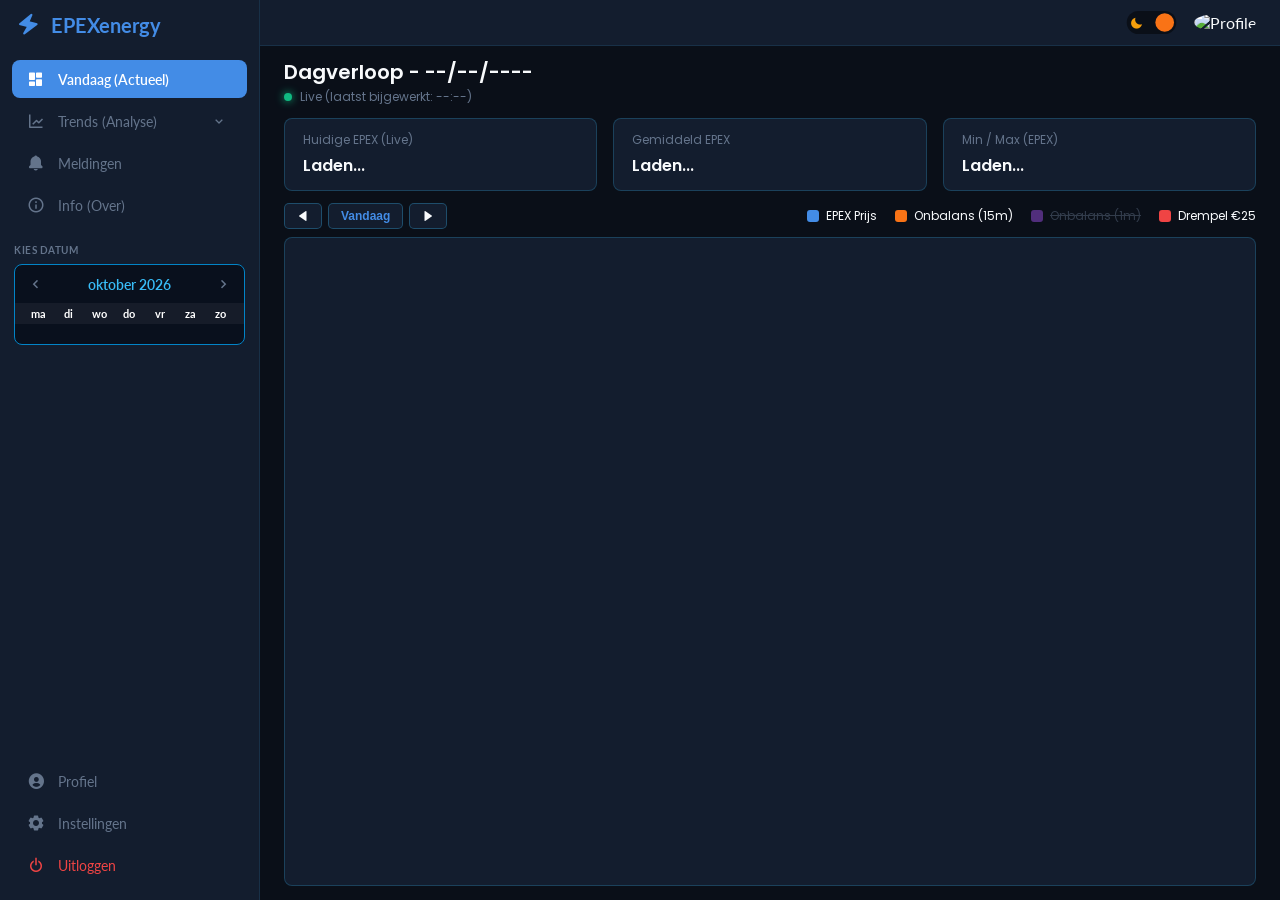
==== commit 53f1e94f: "V1.4.5.1" ====
--- a/html/index.html
+++ b/html/index.html
@@ -130,7 +130,7 @@
 
                 <div class="chart-legend" id="custom-legend">
                     <div class="legend-item" data-dataset="0">
-                        <span class="legend-box" style="background: #22d3ee;"></span>
+                        <span class="legend-box" style="background: #438ce6;"></span>
                         <span class="legend-text">EPEX Prijs</span>
                     </div>
                     <div class="legend-item" data-dataset="1">
--- a/html/css/style.css
+++ b/html/css/style.css
@@ -12,24 +12,28 @@
 :root {
     --poppins: 'Poppins', sans-serif;
     --lato: 'Lato', sans-serif;
-    --light: #F9F9F9;
-    --blue: #3C91E6;
-    --cyan: #22d3ee;
-    --light-blue: #CFE8FF;
-    --grey: #eee;
-    --dark-grey: #8b9bb4;
-    --dark: #342E37;
+    
+    /* ZACHTE LICHTMODUS (Niet meer verblindend!) */
+    --light: #ffffff;       /* Pure witte kaarten voor de leesbaarheid */
+    --grey: #edf2f7;        /* Zachte grijsblauwe achtergrond (rustig voor de ogen!) */
+    --dark: #334155;        /* Zacht donkerblauw/grijs voor tekst ipv hard zwart */
+    --blue: #438ce6;        /* HET EXACTE BLAUW VAN JE LOGO! */
+    --dark-grey: #64748b;
+    
+    /* GRAFIEK KLEUREN */
+    --cyan: #438ce6;        /* Cyaan wordt nu ook vervangen door Logo Blauw */
+    --light-blue: #dbeafe;
     --red: #ef4444;
     --green: #10b981;
-    --yellow: #FFCE26;
-    --orange: #FD7238;
-    --app-height: 100%;
+    --yellow: #f59e0b;
+    --orange: #f97316;
 }
 
 body.dark {
-    --light: #0d1526;
-    --grey: #070b14;
-    --dark: #FBFBFB;
+    /* CHIQUE DARK MODUS (Diep marineblauw passend bij het logo, ipv saai pikzwart) */
+    --grey: #0a0f18;        
+    --light: #131d2e;       
+    --dark: #f8fafc;        
 }
 
 html, body {
@@ -595,7 +599,16 @@
         display: flex !important;
         align-items: center !important;
         background: var(--light) !important;
-        box-shadow: 0 6px 15px rgba(0,0,0,0.45) !important;
+        backdrop-filter: blur(12px) !important;
+        -webkit-backdrop-filter: blur(12px) !important;
+        box-shadow: 0 8px 25px rgba(0, 0, 0, 0.6) !important;
+    }
+
+    /* VERWIJDER DE HARDE SCHADUW IN LIGHT MODE OP MOBIEL */
+    body:not(.dark) #content main .box-info li {
+        box-shadow: 0 4px 15px rgba(66, 139, 229, 0.15) !important; /* Een zachte blauwe schaduw passend bij het logo */
+        background: rgba(240, 244, 248, 0.85) !important; /* Zacht grijsblauw transparant */
+        border: 1px solid rgba(66, 139, 229, 0.25) !important; /* Subtiel blauw randje */
     }
 
     #content main .box-info li:nth-child(1) {
@@ -622,14 +635,15 @@
         z-index: 1 !important;
     }
 
+    /* Kaart 2 & 3: Bij uitklappen schuiven ze NAADLOOS onder elkaar (geen gaten meer!) */
     #content main .box-info.expanded li:nth-child(2) {
-        top: 48px !important;
+        top: 44px !important; /* Was 48px, daardoor had je een kier! */
         opacity: 1 !important;
         pointer-events: auto !important;
         z-index: 4 !important;
     }
     #content main .box-info.expanded li:nth-child(3) {
-        top: 96px !important;
+        top: 88px !important; /* Was 96px, nu sluit het perfect aan op 2x44px */
         opacity: 1 !important;
         pointer-events: auto !important;
         z-index: 4 !important;
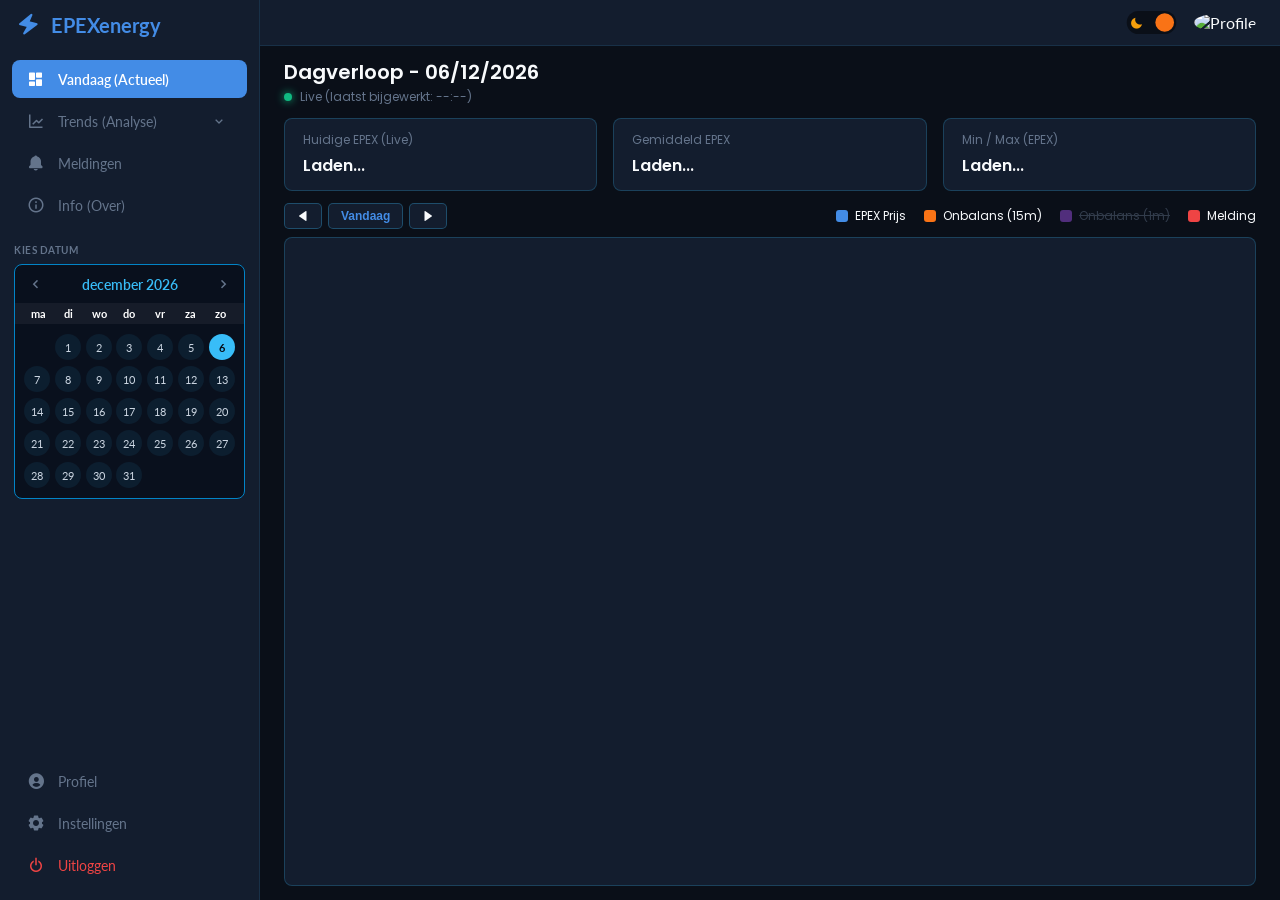
==== commit 91a65069: "V1.6 EPEX Extra koste, BTW added" ====
--- a/html/index.html
+++ b/html/index.html
@@ -143,7 +143,7 @@
                     </div>
                     <div class="legend-item" data-dataset="3">
                         <span class="legend-box" style="background: #ef4444;"></span>
-                        <span class="legend-text">Drempel €25</span>
+                        <span class="legend-text">Melding</span>
                     </div>
                 </div>
             </div>
--- a/html/css/style.css
+++ b/html/css/style.css
@@ -720,4 +720,323 @@
         position: relative !important;
         overflow: hidden !important;
     }
+}
+
+/* ==========================================
+   INSTELLINGEN SCHERM STYLING
+   ========================================== */
+.settings-form {
+    display: flex;
+    flex-direction: column;
+    gap: 16px;
+    margin-top: 12px;
+}
+
+.setting-item {
+    display: flex;
+    justify-content: flex-start; /* FIX: Niet meer space-between! */
+    align-items: center;
+    padding-bottom: 16px;
+    border-bottom: 1px solid rgba(139, 155, 180, 0.15);
+    gap: 32px; /* Zorgt voor een vaste, mooie afstand tussen tekst en input */
+}
+.setting-item:last-child {
+    border-bottom: none;
+    padding-bottom: 0;
+}
+
+.setting-info {
+    flex: 0 0 400px; /* FIX: Vaste breedte voor de tekst op PC */
+}
+.setting-info strong {
+    font-size: 14px;
+    color: var(--dark);
+    display: block;
+    margin-bottom: 4px;
+}
+.setting-info p {
+    font-size: 12px;
+    color: var(--dark-grey);
+    line-height: 1.4;
+}
+
+/* Select & Inputs */
+.custom-select {
+    padding: 8px 12px;
+    border-radius: 8px;
+    background: var(--grey);
+    color: var(--dark);
+    border: 1px solid rgba(139, 155, 180, 0.2);
+    font-family: var(--poppins);
+    font-size: 13px;
+    outline: none;
+    cursor: pointer;
+}
+
+.input-with-unit {
+    display: flex;
+    align-items: center;
+    background: var(--grey);
+    border: 1px solid rgba(139, 155, 180, 0.2);
+    border-radius: 8px;
+    padding: 0 12px;
+    height: 36px;
+}
+.input-with-unit .prefix, .input-with-unit .suffix {
+    color: var(--dark-grey);
+    font-size: 13px;
+    font-weight: 500;
+}
+.input-with-unit input {
+    background: transparent;
+    border: none;
+    color: var(--dark);
+    font-family: var(--poppins);
+    font-size: 14px;
+    font-weight: 600;
+    text-align: center;
+    width: 60px;
+    outline: none;
+    padding: 0 4px;
+}
+
+/* Save Button */
+.btn-save {
+    background: var(--blue);
+    color: #fff;
+    border: none;
+    padding: 12px 24px;
+    border-radius: 8px;
+    font-family: var(--poppins);
+    font-size: 14px;
+    font-weight: 600;
+    cursor: pointer;
+    display: flex;
+    align-items: center;
+    gap: 8px;
+    transition: 0.2s ease;
+    box-shadow: 0 4px 10px rgba(67, 140, 230, 0.3);
+}
+.btn-save:hover {
+    background: #3174c6;
+    transform: translateY(-2px);
+}
+
+/* iOS Style Toggle Switch */
+.toggle-switch label {
+    position: relative;
+    display: inline-block;
+    width: 44px;
+    height: 24px;
+    background: var(--dark-grey);
+    border-radius: 24px;
+    cursor: pointer;
+    transition: 0.3s ease;
+}
+.toggle-switch label::after {
+    content: '';
+    position: absolute;
+    top: 2px;
+    left: 2px;
+    width: 20px;
+    height: 20px;
+    background: #fff;
+    border-radius: 50%;
+    transition: 0.3s ease;
+}
+.toggle-switch input:checked + label {
+    background: var(--blue);
+}
+.toggle-switch input:checked + label::after {
+    transform: translateX(20px);
+}
+
+@media (max-width: 768px) {
+    .setting-item {
+        flex-direction: column !important;
+        align-items: flex-start !important;
+        gap: 12px !important;
+    }
+    
+    .setting-info {
+        flex: none !important; /* Vergeet de 400px breedte van de PC! */
+        width: 100% !important;
+        padding-right: 0 !important;
+    }
+    
+    .setting-control {
+        width: 100% !important;
+    }
+    
+    .custom-select {
+        width: 100% !important; /* Maak dropdowns over de hele breedte op mobiel */
+    }
+}
+
+/* ==========================================
+   INPUT VELDEN (Zonder pijltjes!)
+   ========================================== */
+.align-top {
+    align-items: flex-start !important;
+}
+
+.input-with-unit {
+    display: flex;
+    align-items: center;
+    background: var(--grey);
+    border: 1px solid rgba(139, 155, 180, 0.2);
+    border-radius: 8px;
+    padding: 0 12px;
+    height: 36px;
+}
+
+.input-with-unit .prefix, .input-with-unit .suffix {
+    color: var(--dark-grey);
+    font-size: 13px;
+    font-weight: 500;
+    margin-right: 6px;
+}
+
+.input-with-unit input::placeholder {
+    color: rgba(139, 155, 180, 0.4); /* Zacht transparant grijs */
+    font-weight: 400;
+}
+
+.input-with-unit input {
+    background: transparent;
+    border: none;
+    color: var(--dark); /* Duidelijke, donkere letters als je typt */
+    font-family: var(--poppins);
+    font-size: 14px;
+    font-weight: 600;
+    text-align: right;
+    width: 75px;
+    outline: none;
+    padding: 0;
+}
+
+/* Verwijder de omhoog/omlaag pijltjes (spinners) bij getal-velden */
+input[type="number"]::-webkit-inner-spin-button,
+input[type="number"]::-webkit-outer-spin-button {
+    -webkit-appearance: none;
+    margin: 0;
+}
+input[type="number"] {
+    appearance: textfield;
+    -moz-appearance: textfield; /* Fix voor Firefox */
+}
+
+/* ==========================================
+   SCROLL FIX VOOR INSTELLINGEN
+   ========================================== */
+#instellingen-container {
+    overflow-y: auto !important;
+    padding-bottom: 120px !important; /* Zorgt voor genoeg ruimte onderaan, voorbij de opslaan knop! */
+}
+
+/* ==========================================
+   CUSTOM IN-APP DROPDOWN
+   ========================================== */
+.custom-dropdown-container {
+    position: relative;
+    width: 100%;
+    font-family: var(--poppins);
+    font-size: 13px;
+    user-select: none;
+}
+.custom-dropdown-selected {
+    background: var(--grey);
+    color: var(--dark);
+    border: 1px solid rgba(139, 155, 180, 0.2);
+    padding: 10px 14px;
+    border-radius: 8px;
+    cursor: pointer;
+    display: flex;
+    justify-content: space-between;
+    align-items: center;
+    transition: 0.2s ease;
+}
+.custom-dropdown-selected::after {
+    content: '\25BC'; /* Klein pijltje naar beneden */
+    font-size: 10px;
+    color: var(--dark-grey);
+}
+.custom-dropdown-options {
+    position: absolute;
+    top: calc(100% + 4px);
+    left: 0;
+    right: 0;
+    background: var(--light);
+    border: 1px solid rgba(139, 155, 180, 0.2);
+    border-radius: 8px;
+    z-index: 100;
+    display: none; /* Verborgen tot je klikt */
+    box-shadow: 0 8px 25px rgba(0, 0, 0, 0.15);
+    overflow: hidden;
+}
+.custom-dropdown-options.show {
+    display: block;
+    animation: fadeInDown 0.2s ease-out;
+}
+.custom-dropdown-option {
+    padding: 12px 14px;
+    cursor: pointer;
+    color: var(--dark);
+    border-bottom: 1px solid rgba(139, 155, 180, 0.1);
+    transition: background 0.2s;
+}
+.custom-dropdown-option:last-child {
+    border-bottom: none;
+}
+.custom-dropdown-option:hover {
+    background: var(--grey);
+}
+
+@keyframes fadeInDown {
+    from { opacity: 0; transform: translateY(-5px); }
+    to { opacity: 1; transform: translateY(0); }
+}
+
+/* ==========================================
+   FIX VOOR AFGEKAPTE INSTELLINGEN BLOKKEN
+   ========================================== */
+#content main #instellingen-container .order {
+    flex: none !important;         
+    height: auto !important;       
+    min-height: min-content !important;
+    overflow: visible !important;  
+    display: block !important;     /* Breek de flexbox van de grafieken! */
+}
+
+/* ==========================================
+   ULTIEME VLOEIENDE SCROLL (INSTELLINGEN)
+   ========================================== */
+/* 1. Zet de achtergrond en de basis muurvast */
+body.instellingen-pagina, 
+body.instellingen-pagina #content {
+    overflow: hidden !important;
+    height: 100dvh !important;
+}
+
+/* 2. Laat ENKEL het hoofdgedeelte (main) vloeiend scrollen */
+body.instellingen-pagina #content main {
+    height: calc(100dvh - 56px) !important; /* Ruimte overlaten voor de navbar */
+    overflow-y: auto !important;
+    
+    /* Deze twee regels zorgen voor dat boterzachte doorglijden op je gsm! */
+    -webkit-overflow-scrolling: touch !important; 
+    overscroll-behavior-y: contain !important;
+    
+    /* Forceer touch-scroll (overrulet eventuele blokkades van de grafieken) */
+    touch-action: pan-y !important; 
+}
+
+/* 3. Zorg dat de inhoud vrij kan meegroeien */
+body.instellingen-pagina #instellingen-container {
+    display: flex !important;
+    flex-direction: column !important;
+    height: auto !important;
+    max-height: none !important;
+    overflow: visible !important;
+    padding-bottom: 80px !important; 
 }
